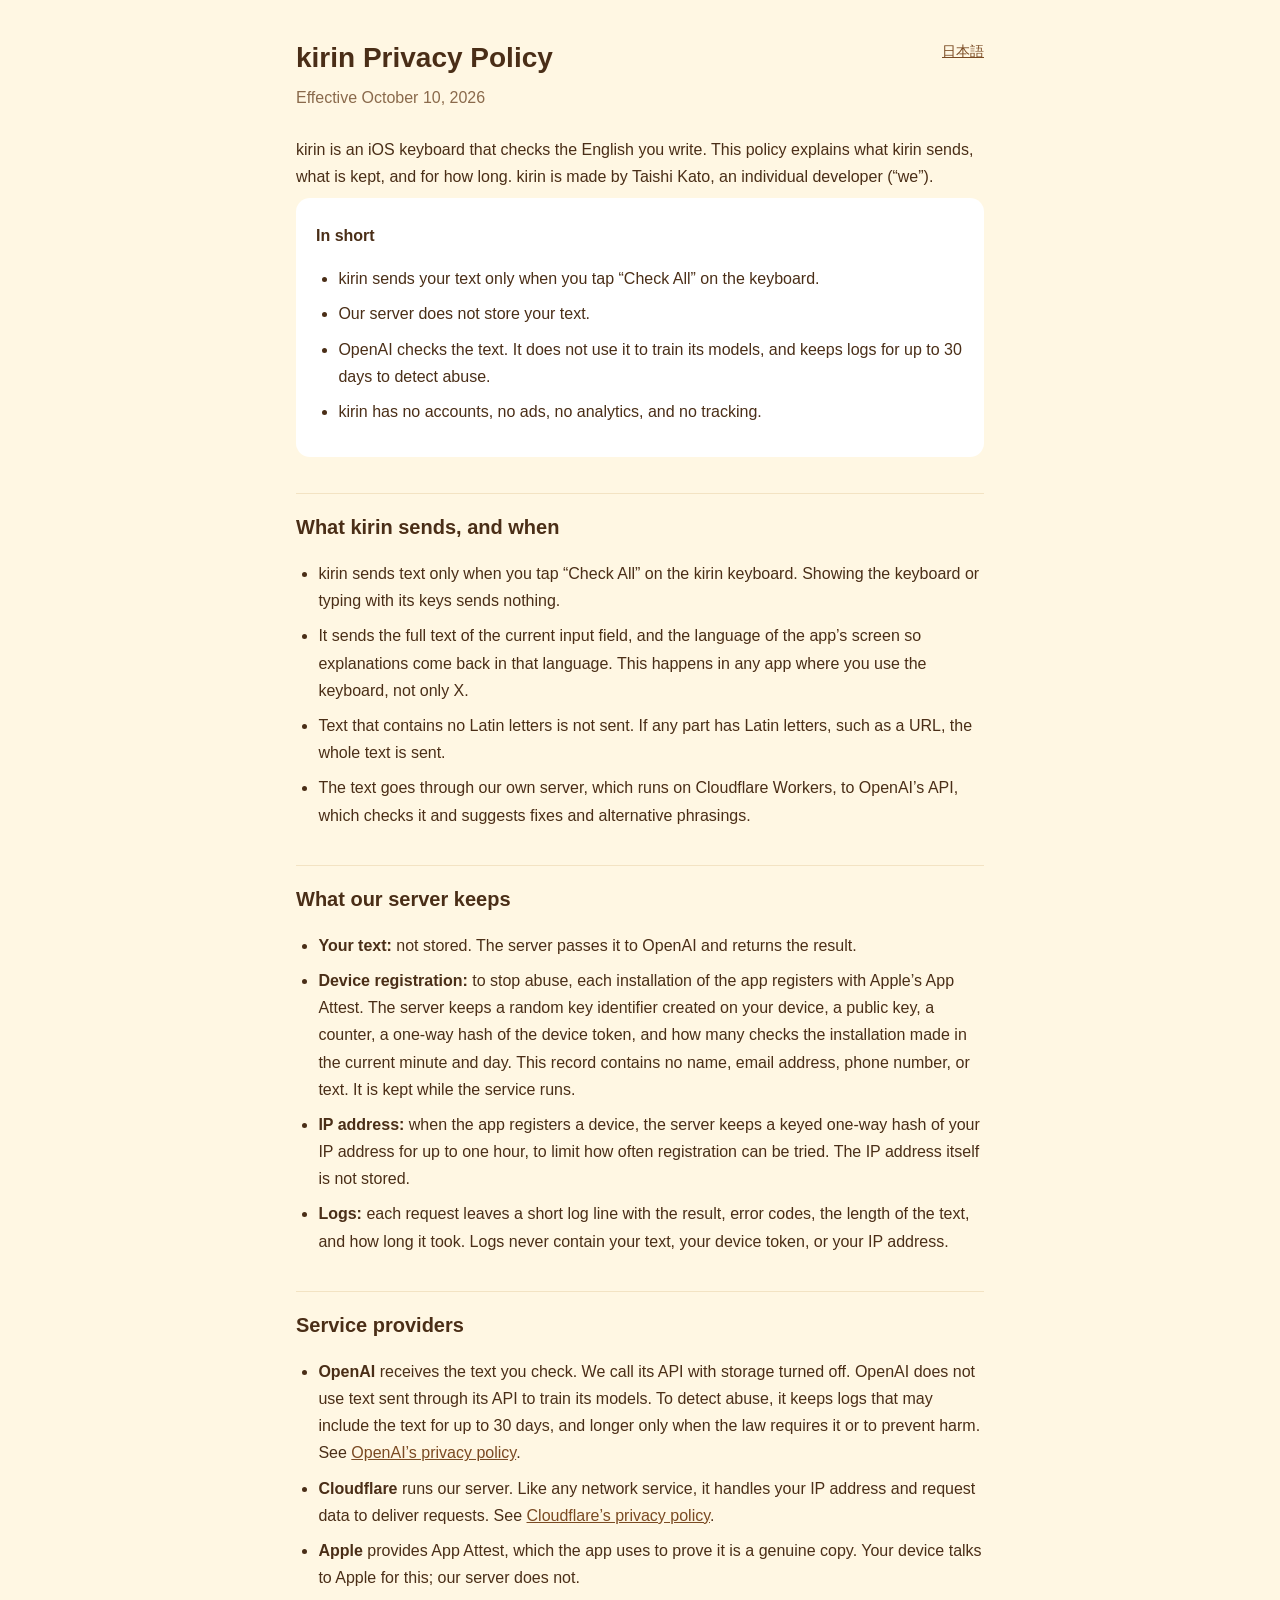
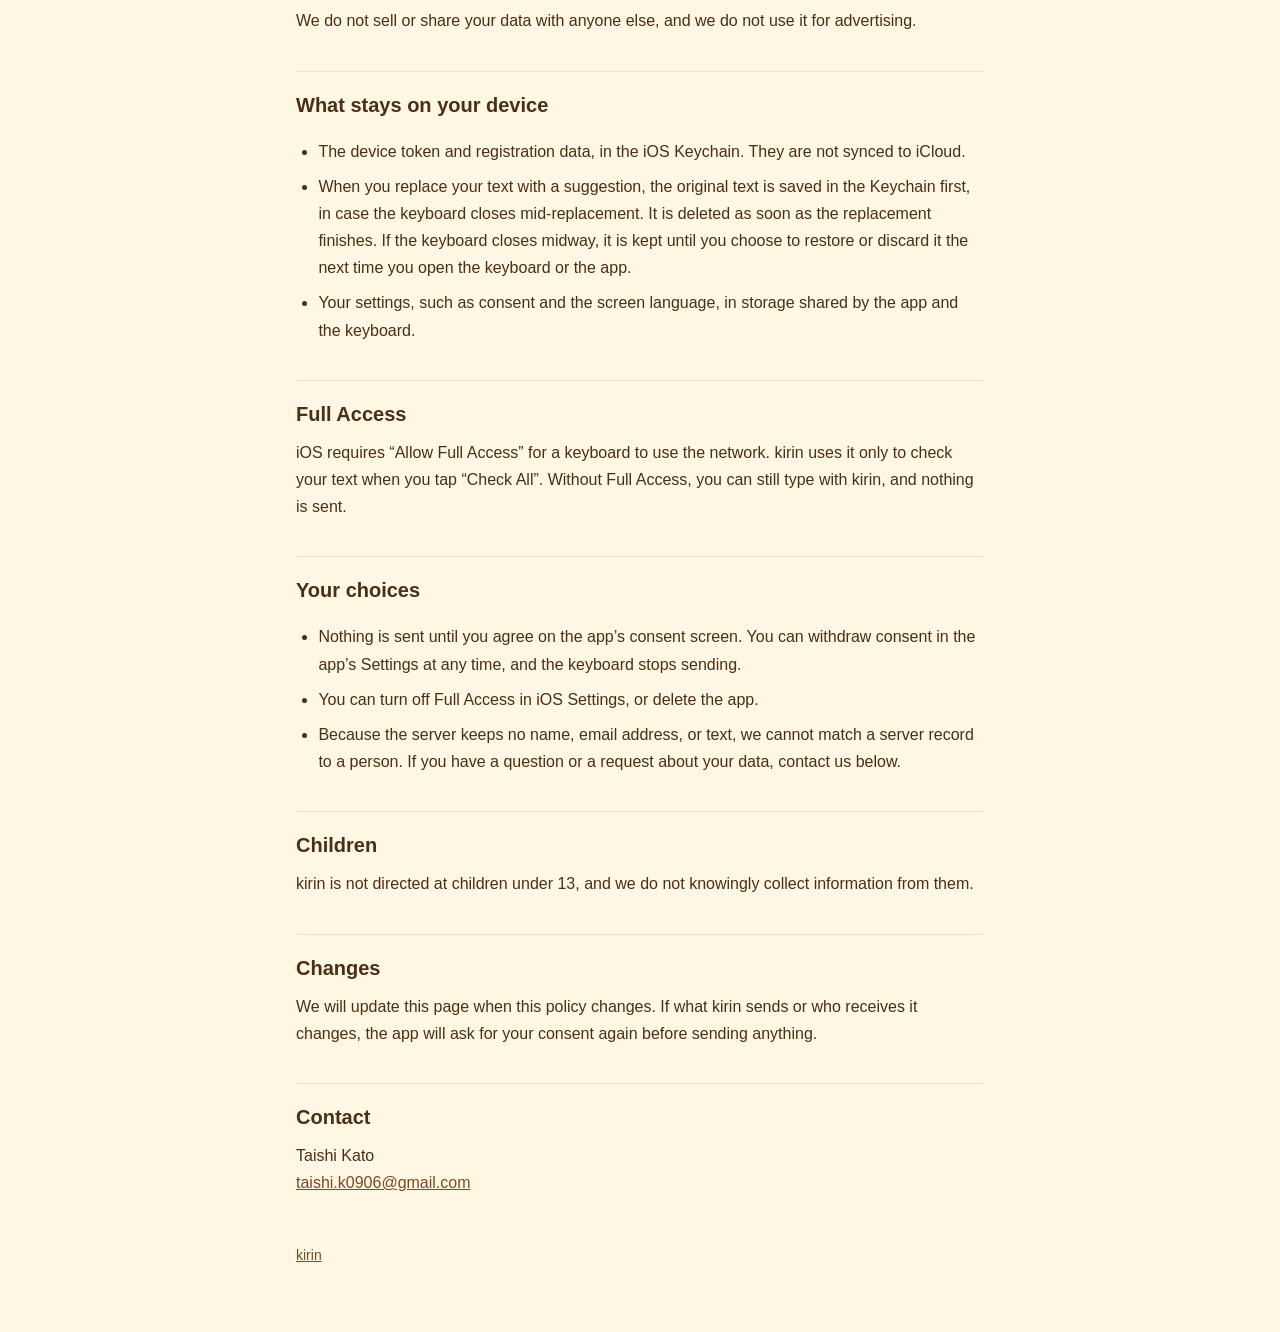
==== privacy/index.html @ 9140c2d2 "Add the kirin privacy policy in English and Japanese Co-Authored-By: Claude Opus 5.5 <noreply@anthro" ====
<!doctype html>
<html lang="en">
<head>
<meta charset="utf-8">
<meta name="viewport" content="width=device-width, initial-scale=1">
<title>kirin Privacy Policy</title>
<link rel="stylesheet" href="../assets/style.css">
</head>
<body>
<main>
<a class="lang" href="../ja/privacy/">日本語</a>
<h1>kirin Privacy Policy</h1>
<p class="meta">Effective October 10, 2026</p>

<p>kirin is an iOS keyboard that checks the English you write. This policy explains what kirin sends, what is kept, and for how long. kirin is made by Taishi Kato, an individual developer (“we”).</p>

<div class="card">
<p><strong>In short</strong></p>
<ul>
  <li>kirin sends your text only when you tap “Check All” on the keyboard.</li>
  <li>Our server does not store your text.</li>
  <li>OpenAI checks the text. It does not use it to train its models, and keeps logs for up to 30 days to detect abuse.</li>
  <li>kirin has no accounts, no ads, no analytics, and no tracking.</li>
</ul>
</div>

<h2>What kirin sends, and when</h2>
<ul>
  <li>kirin sends text only when you tap “Check All” on the kirin keyboard. Showing the keyboard or typing with its keys sends nothing.</li>
  <li>It sends the full text of the current input field, and the language of the app’s screen so explanations come back in that language. This happens in any app where you use the keyboard, not only X.</li>
  <li>Text that contains no Latin letters is not sent. If any part has Latin letters, such as a URL, the whole text is sent.</li>
  <li>The text goes through our own server, which runs on Cloudflare Workers, to OpenAI’s API, which checks it and suggests fixes and alternative phrasings.</li>
</ul>

<h2>What our server keeps</h2>
<ul>
  <li><strong>Your text:</strong> not stored. The server passes it to OpenAI and returns the result.</li>
  <li><strong>Device registration:</strong> to stop abuse, each installation of the app registers with Apple’s App Attest. The server keeps a random key identifier created on your device, a public key, a counter, a one-way hash of the device token, and how many checks the installation made in the current minute and day. This record contains no name, email address, phone number, or text. It is kept while the service runs.</li>
  <li><strong>IP address:</strong> when the app registers a device, the server keeps a keyed one-way hash of your IP address for up to one hour, to limit how often registration can be tried. The IP address itself is not stored.</li>
  <li><strong>Logs:</strong> each request leaves a short log line with the result, error codes, the length of the text, and how long it took. Logs never contain your text, your device token, or your IP address.</li>
</ul>

<h2>Service providers</h2>
<ul>
  <li><strong>OpenAI</strong> receives the text you check. We call its API with storage turned off. OpenAI does not use text sent through its API to train its models. To detect abuse, it keeps logs that may include the text for up to 30 days, and longer only when the law requires it or to prevent harm. See <a href="https://openai.com/policies/privacy-policy/">OpenAI’s privacy policy</a>.</li>
  <li><strong>Cloudflare</strong> runs our server. Like any network service, it handles your IP address and request data to deliver requests. See <a href="https://www.cloudflare.com/privacypolicy/">Cloudflare’s privacy policy</a>.</li>
  <li><strong>Apple</strong> provides App Attest, which the app uses to prove it is a genuine copy. Your device talks to Apple for this; our server does not.</li>
</ul>
<p>We do not sell or share your data with anyone else, and we do not use it for advertising.</p>

<h2>What stays on your device</h2>
<ul>
  <li>The device token and registration data, in the iOS Keychain. They are not synced to iCloud.</li>
  <li>When you replace your text with a suggestion, the original text is saved in the Keychain first, in case the keyboard closes mid-replacement. It is deleted as soon as the replacement finishes. If the keyboard closes midway, it is kept until you choose to restore or discard it the next time you open the keyboard or the app.</li>
  <li>Your settings, such as consent and the screen language, in storage shared by the app and the keyboard.</li>
</ul>

<h2>Full Access</h2>
<p>iOS requires “Allow Full Access” for a keyboard to use the network. kirin uses it only to check your text when you tap “Check All”. Without Full Access, you can still type with kirin, and nothing is sent.</p>

<h2>Your choices</h2>
<ul>
  <li>Nothing is sent until you agree on the app’s consent screen. You can withdraw consent in the app’s Settings at any time, and the keyboard stops sending.</li>
  <li>You can turn off Full Access in iOS Settings, or delete the app.</li>
  <li>Because the server keeps no name, email address, or text, we cannot match a server record to a person. If you have a question or a request about your data, contact us below.</li>
</ul>

<h2>Children</h2>
<p>kirin is not directed at children under 13, and we do not knowingly collect information from them.</p>

<h2>Changes</h2>
<p>We will update this page when this policy changes. If what kirin sends or who receives it changes, the app will ask for your consent again before sending anything.</p>

<h2>Contact</h2>
<p>Taishi Kato<br><a href="mailto:taishi.k0906@gmail.com">taishi.k0906@gmail.com</a></p>

<footer><a href="../">kirin</a></footer>
</main>
</body>
</html>
---- assets/style.css ----
:root {
  --bg: #FFF7E3;
  --surface: #FFFFFF;
  --text: #4A2E17;
  --muted: #8A6A4C;
  --link: #7A4A22;
  --line: #F3E3C3;
}
@media (prefers-color-scheme: dark) {
  :root {
    --bg: #2A1E15;
    --surface: #3D2C20;
    --text: #FCEFD6;
    --muted: #CDB79A;
    --link: #F5C042;
    --line: #4A3727;
  }
}
* { box-sizing: border-box; }
body {
  margin: 0;
  background: var(--bg);
  color: var(--text);
  font: 16px/1.7 -apple-system, BlinkMacSystemFont, "Hiragino Sans", "Segoe UI", sans-serif;
}
main { max-width: 720px; margin: 0 auto; padding: 40px 16px 64px; }
h1 { font-size: 28px; line-height: 1.3; margin: 0 0 8px; }
h2 { font-size: 20px; margin: 36px 0 8px; padding-top: 16px; border-top: 1px solid var(--line); }
p, li { margin: 8px 0; }
ul { padding-left: 1.4em; }
a { color: var(--link); }
.meta { color: var(--muted); margin: 0 0 24px; }
.lang { float: right; font-size: 14px; }
.card { background: var(--surface); border-radius: 14px; padding: 16px 20px; }
footer { margin-top: 48px; color: var(--muted); font-size: 14px; }
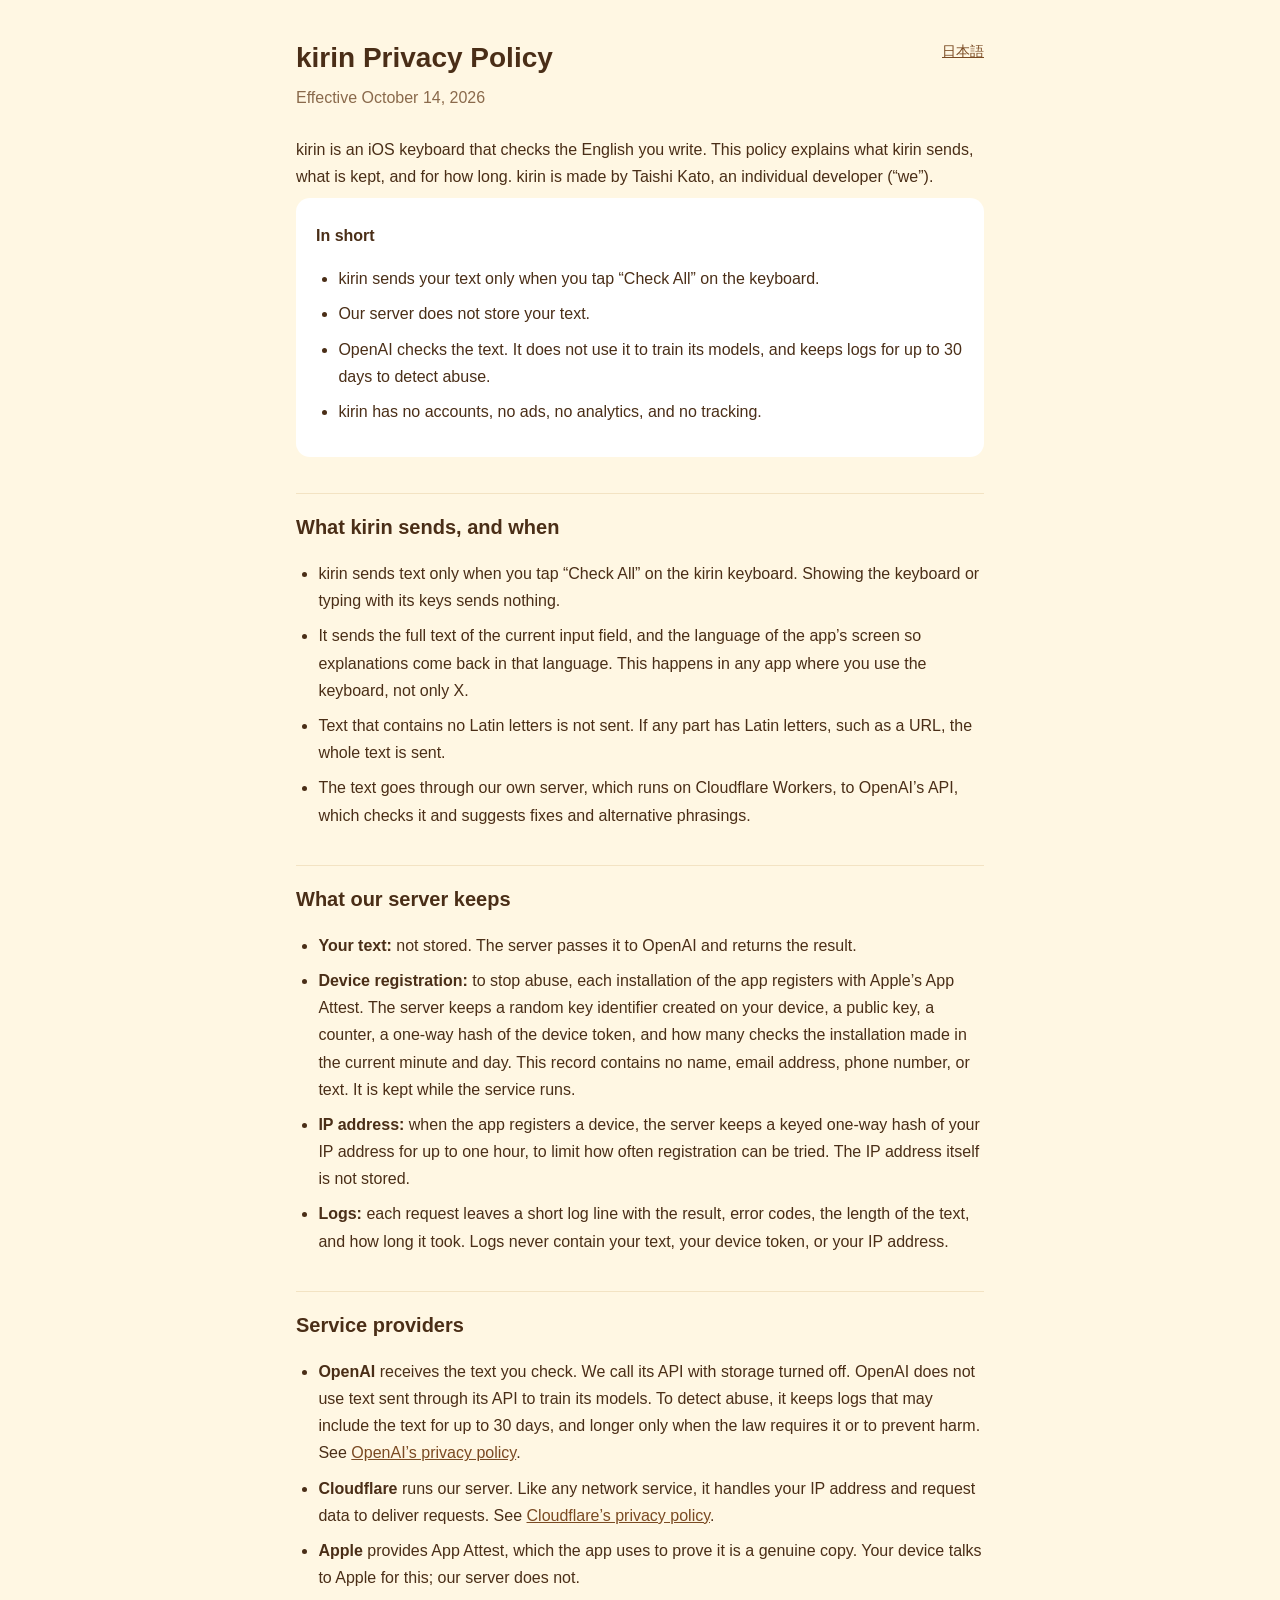
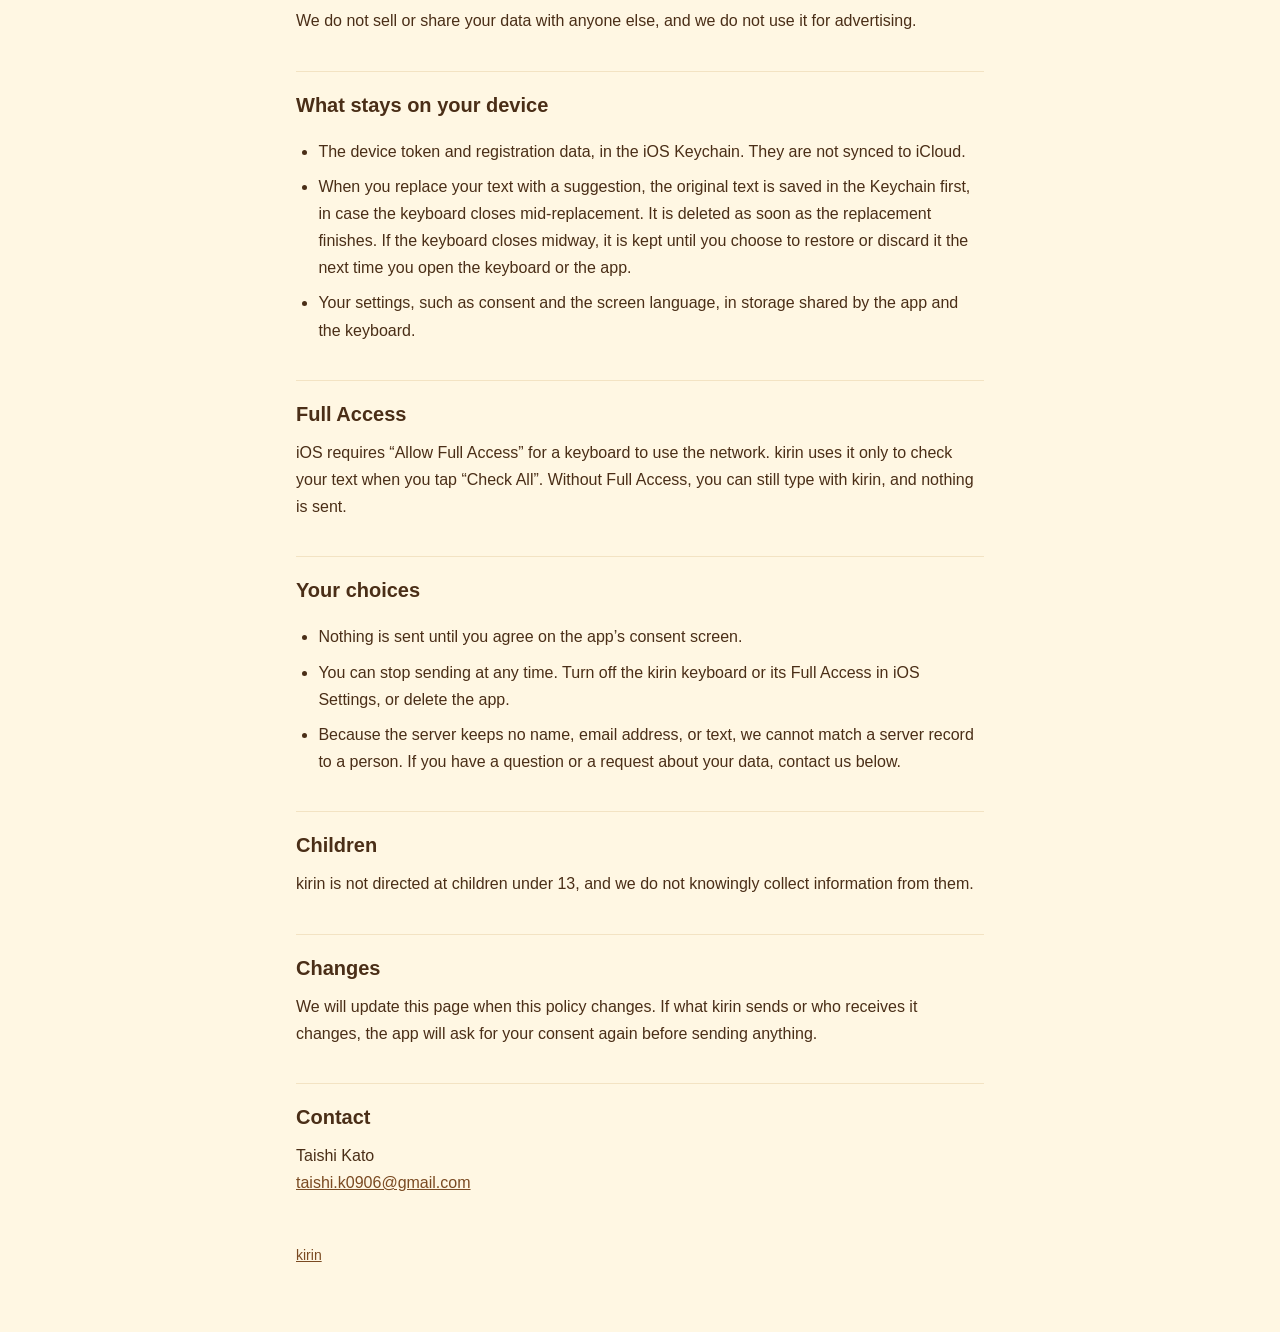
==== commit c2db4eb1: "Say how to stop sending now that the app has no withdraw button" ====
--- a/privacy/index.html
+++ b/privacy/index.html
@@ -10,7 +10,7 @@
 <main>
 <a class="lang" href="../ja/privacy/">日本語</a>
 <h1>kirin Privacy Policy</h1>
-<p class="meta">Effective October 10, 2026</p>
+<p class="meta">Effective October 14, 2026</p>
 
 <p>kirin is an iOS keyboard that checks the English you write. This policy explains what kirin sends, what is kept, and for how long. kirin is made by Taishi Kato, an individual developer (“we”).</p>
 
@@ -60,8 +60,8 @@
 
 <h2>Your choices</h2>
 <ul>
-  <li>Nothing is sent until you agree on the app’s consent screen. You can withdraw consent in the app’s Settings at any time, and the keyboard stops sending.</li>
-  <li>You can turn off Full Access in iOS Settings, or delete the app.</li>
+  <li>Nothing is sent until you agree on the app’s consent screen.</li>
+  <li>You can stop sending at any time. Turn off the kirin keyboard or its Full Access in iOS Settings, or delete the app.</li>
   <li>Because the server keeps no name, email address, or text, we cannot match a server record to a person. If you have a question or a request about your data, contact us below.</li>
 </ul>
 
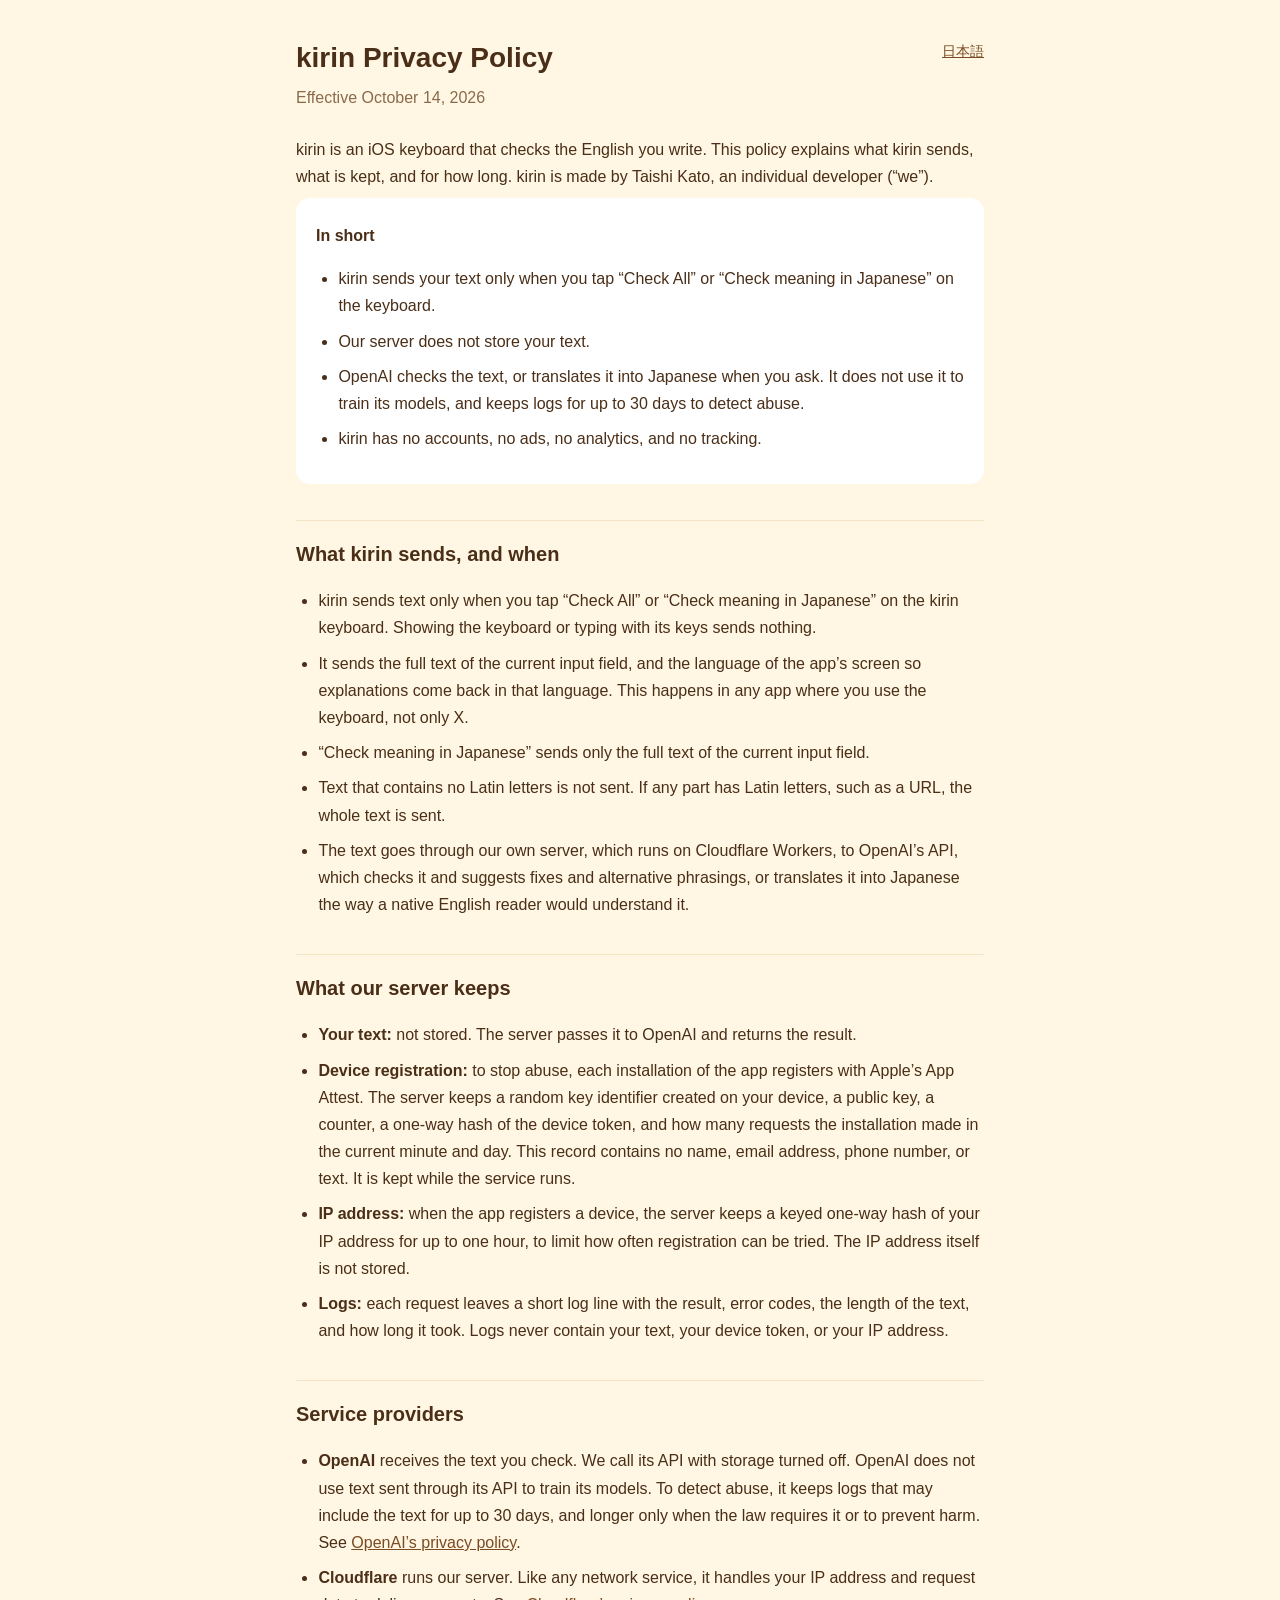
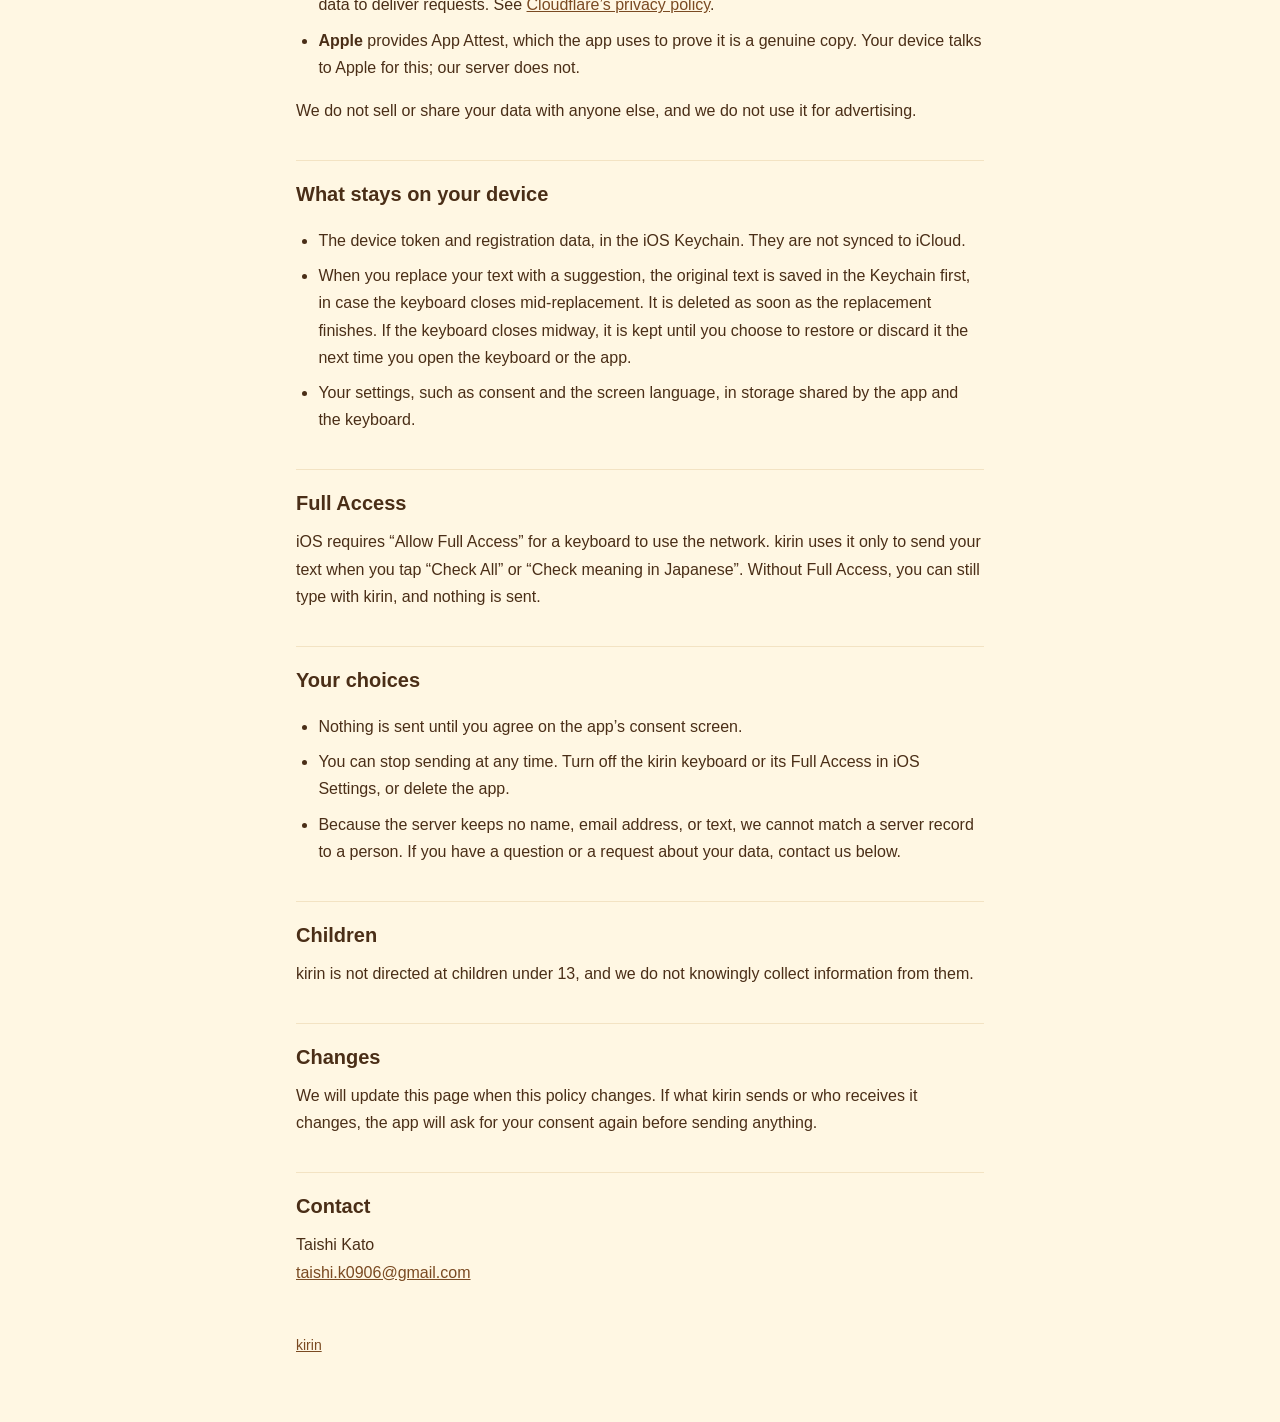
==== commit a08e0dd1: "Cover back-translation in the privacy policy Co-Authored-By: Claude Opus 5.5 <noreply@anthropic.com>" ====
--- a/privacy/index.html
+++ b/privacy/index.html
@@ -17,25 +17,26 @@
 <div class="card">
 <p><strong>In short</strong></p>
 <ul>
-  <li>kirin sends your text only when you tap “Check All” on the keyboard.</li>
+  <li>kirin sends your text only when you tap “Check All” or “Check meaning in Japanese” on the keyboard.</li>
   <li>Our server does not store your text.</li>
-  <li>OpenAI checks the text. It does not use it to train its models, and keeps logs for up to 30 days to detect abuse.</li>
+  <li>OpenAI checks the text, or translates it into Japanese when you ask. It does not use it to train its models, and keeps logs for up to 30 days to detect abuse.</li>
   <li>kirin has no accounts, no ads, no analytics, and no tracking.</li>
 </ul>
 </div>
 
 <h2>What kirin sends, and when</h2>
 <ul>
-  <li>kirin sends text only when you tap “Check All” on the kirin keyboard. Showing the keyboard or typing with its keys sends nothing.</li>
+  <li>kirin sends text only when you tap “Check All” or “Check meaning in Japanese” on the kirin keyboard. Showing the keyboard or typing with its keys sends nothing.</li>
   <li>It sends the full text of the current input field, and the language of the app’s screen so explanations come back in that language. This happens in any app where you use the keyboard, not only X.</li>
+  <li>“Check meaning in Japanese” sends only the full text of the current input field.</li>
   <li>Text that contains no Latin letters is not sent. If any part has Latin letters, such as a URL, the whole text is sent.</li>
-  <li>The text goes through our own server, which runs on Cloudflare Workers, to OpenAI’s API, which checks it and suggests fixes and alternative phrasings.</li>
+  <li>The text goes through our own server, which runs on Cloudflare Workers, to OpenAI’s API, which checks it and suggests fixes and alternative phrasings, or translates it into Japanese the way a native English reader would understand it.</li>
 </ul>
 
 <h2>What our server keeps</h2>
 <ul>
   <li><strong>Your text:</strong> not stored. The server passes it to OpenAI and returns the result.</li>
-  <li><strong>Device registration:</strong> to stop abuse, each installation of the app registers with Apple’s App Attest. The server keeps a random key identifier created on your device, a public key, a counter, a one-way hash of the device token, and how many checks the installation made in the current minute and day. This record contains no name, email address, phone number, or text. It is kept while the service runs.</li>
+  <li><strong>Device registration:</strong> to stop abuse, each installation of the app registers with Apple’s App Attest. The server keeps a random key identifier created on your device, a public key, a counter, a one-way hash of the device token, and how many requests the installation made in the current minute and day. This record contains no name, email address, phone number, or text. It is kept while the service runs.</li>
   <li><strong>IP address:</strong> when the app registers a device, the server keeps a keyed one-way hash of your IP address for up to one hour, to limit how often registration can be tried. The IP address itself is not stored.</li>
   <li><strong>Logs:</strong> each request leaves a short log line with the result, error codes, the length of the text, and how long it took. Logs never contain your text, your device token, or your IP address.</li>
 </ul>
@@ -56,7 +57,7 @@
 </ul>
 
 <h2>Full Access</h2>
-<p>iOS requires “Allow Full Access” for a keyboard to use the network. kirin uses it only to check your text when you tap “Check All”. Without Full Access, you can still type with kirin, and nothing is sent.</p>
+<p>iOS requires “Allow Full Access” for a keyboard to use the network. kirin uses it only to send your text when you tap “Check All” or “Check meaning in Japanese”. Without Full Access, you can still type with kirin, and nothing is sent.</p>
 
 <h2>Your choices</h2>
 <ul>
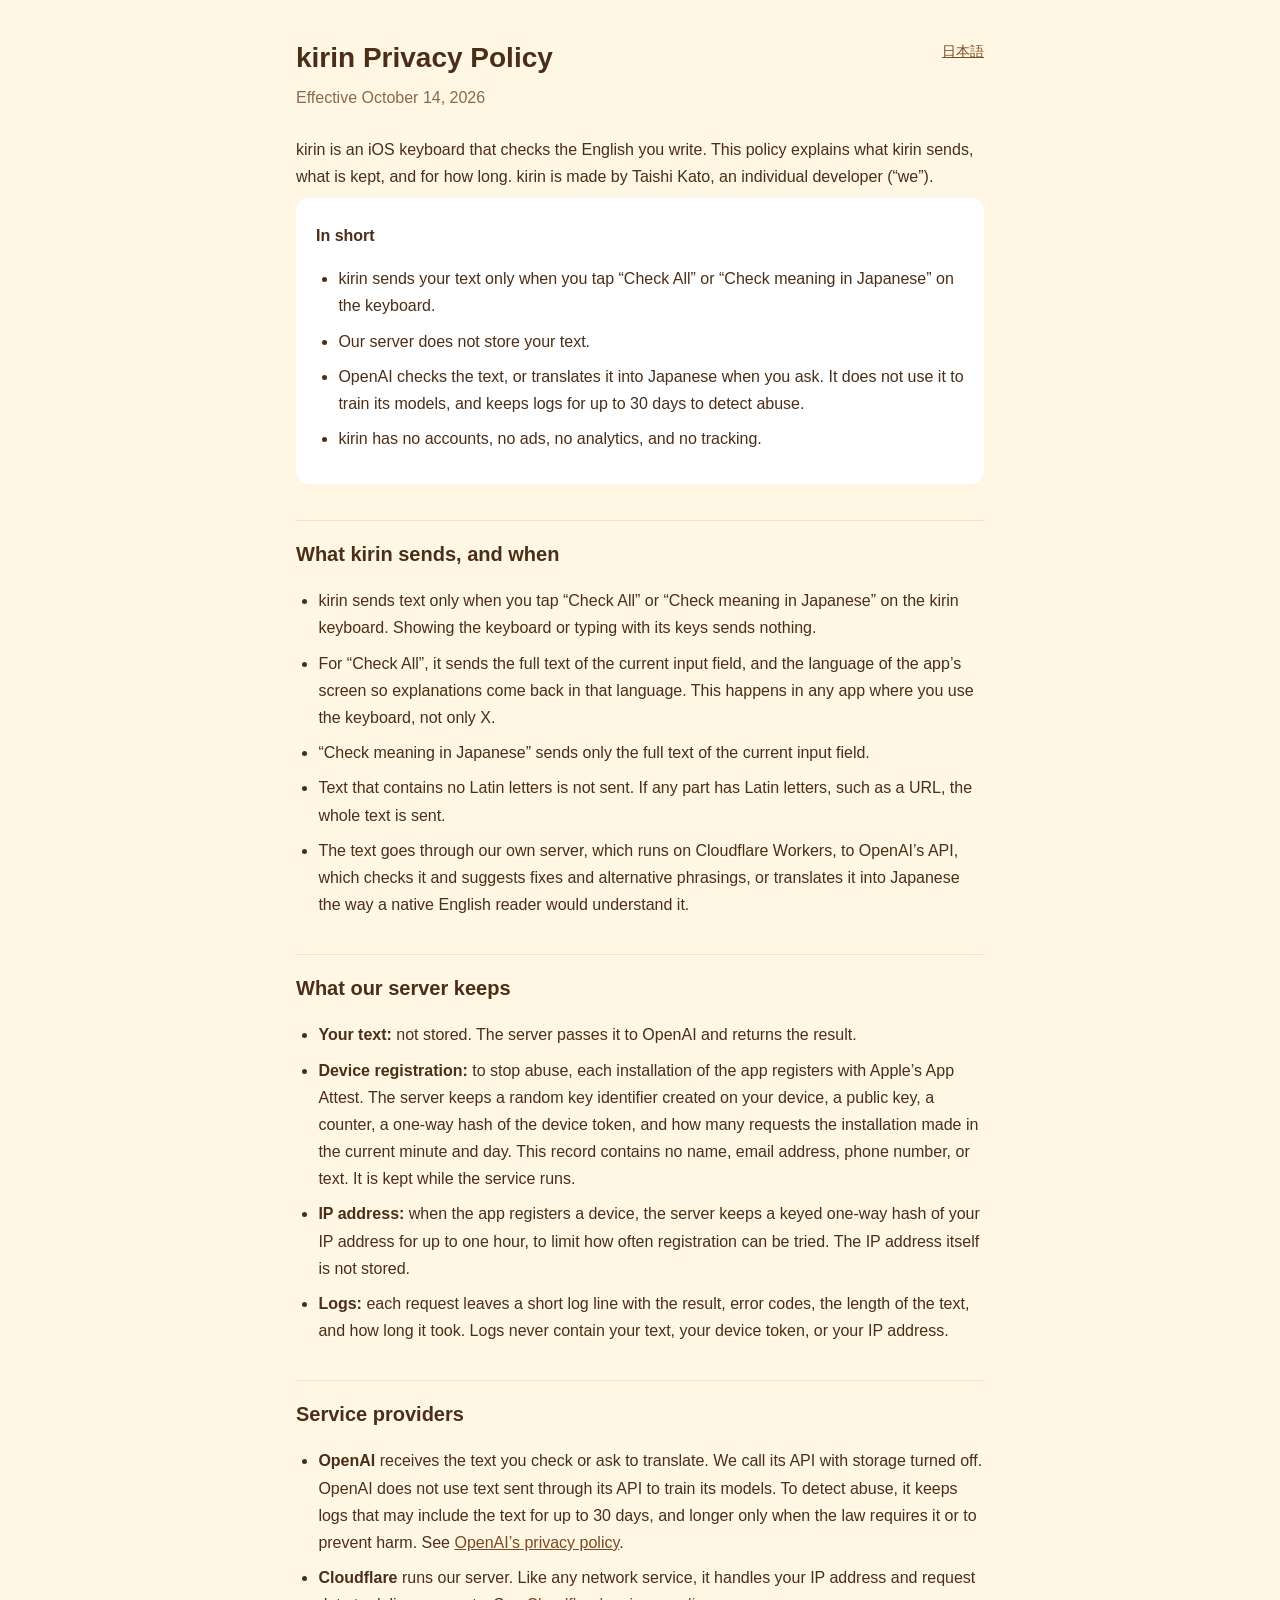
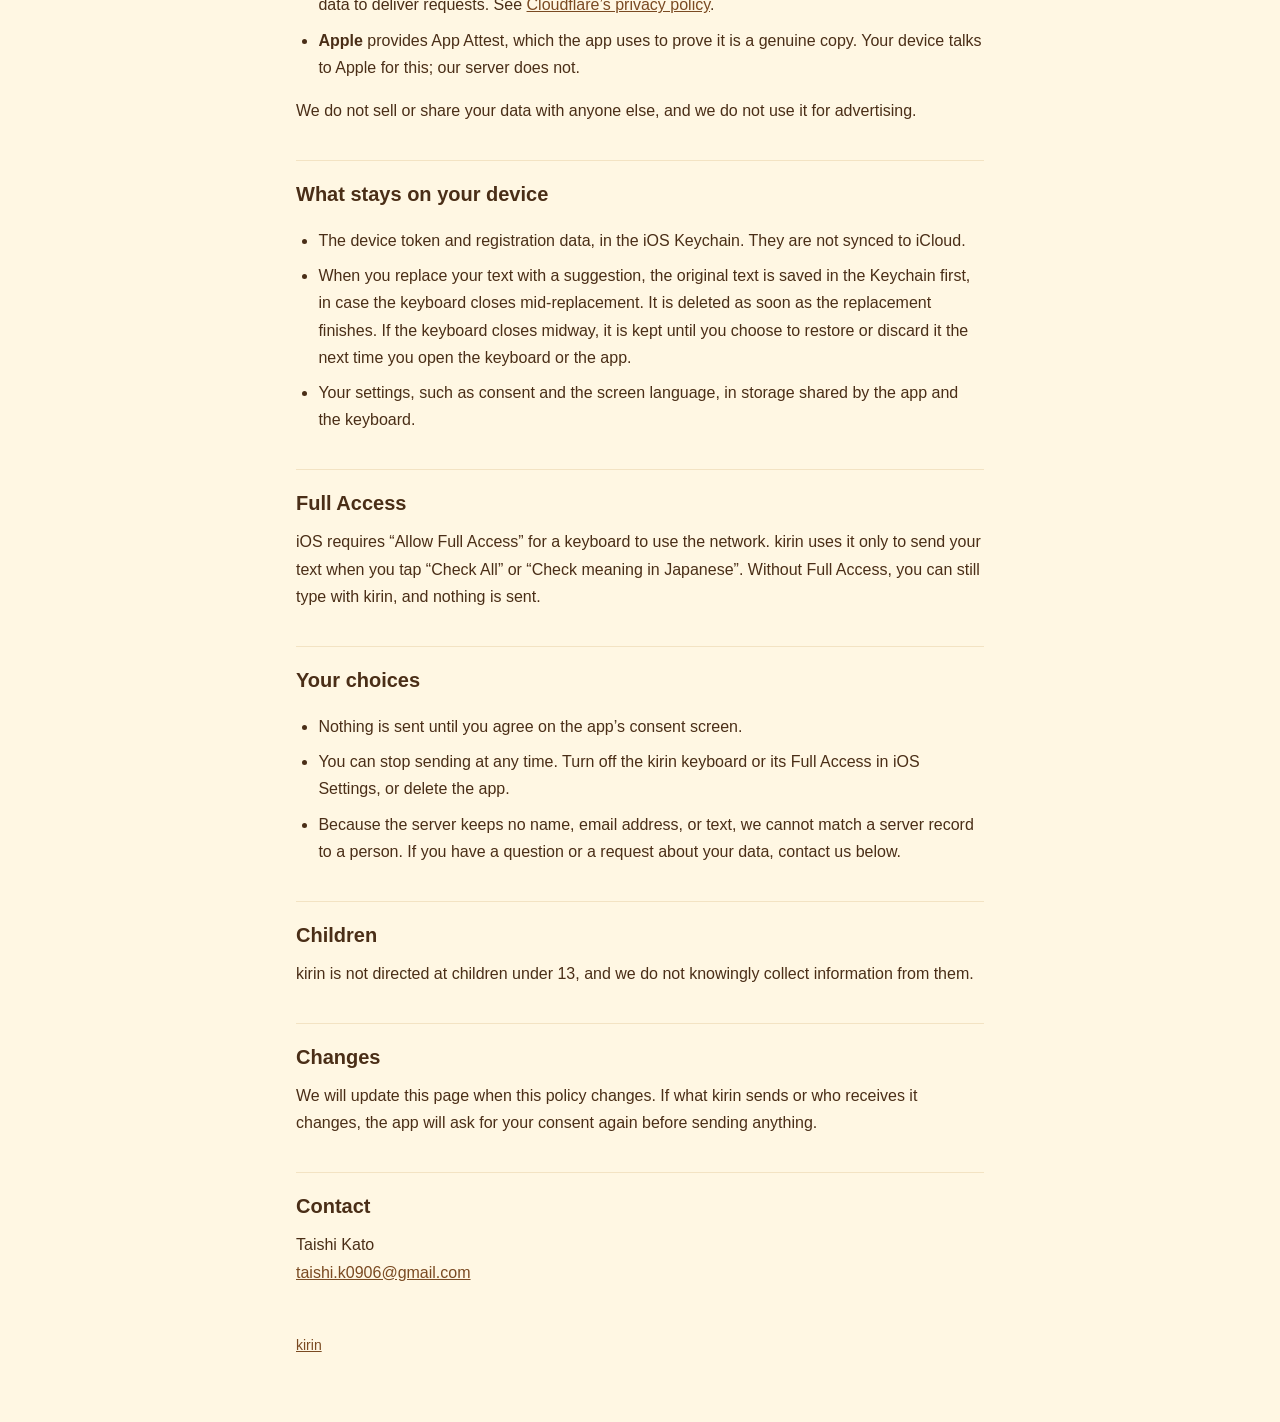
==== commit 2c37ba92: "Describe both buttons in the privacy policy sections that listed only checking Co-Authored-By: Claud" ====
--- a/privacy/index.html
+++ b/privacy/index.html
@@ -27,7 +27,7 @@
 <h2>What kirin sends, and when</h2>
 <ul>
   <li>kirin sends text only when you tap “Check All” or “Check meaning in Japanese” on the kirin keyboard. Showing the keyboard or typing with its keys sends nothing.</li>
-  <li>It sends the full text of the current input field, and the language of the app’s screen so explanations come back in that language. This happens in any app where you use the keyboard, not only X.</li>
+  <li>For “Check All”, it sends the full text of the current input field, and the language of the app’s screen so explanations come back in that language. This happens in any app where you use the keyboard, not only X.</li>
   <li>“Check meaning in Japanese” sends only the full text of the current input field.</li>
   <li>Text that contains no Latin letters is not sent. If any part has Latin letters, such as a URL, the whole text is sent.</li>
   <li>The text goes through our own server, which runs on Cloudflare Workers, to OpenAI’s API, which checks it and suggests fixes and alternative phrasings, or translates it into Japanese the way a native English reader would understand it.</li>
@@ -43,7 +43,7 @@
 
 <h2>Service providers</h2>
 <ul>
-  <li><strong>OpenAI</strong> receives the text you check. We call its API with storage turned off. OpenAI does not use text sent through its API to train its models. To detect abuse, it keeps logs that may include the text for up to 30 days, and longer only when the law requires it or to prevent harm. See <a href="https://openai.com/policies/privacy-policy/">OpenAI’s privacy policy</a>.</li>
+  <li><strong>OpenAI</strong> receives the text you check or ask to translate. We call its API with storage turned off. OpenAI does not use text sent through its API to train its models. To detect abuse, it keeps logs that may include the text for up to 30 days, and longer only when the law requires it or to prevent harm. See <a href="https://openai.com/policies/privacy-policy/">OpenAI’s privacy policy</a>.</li>
   <li><strong>Cloudflare</strong> runs our server. Like any network service, it handles your IP address and request data to deliver requests. See <a href="https://www.cloudflare.com/privacypolicy/">Cloudflare’s privacy policy</a>.</li>
   <li><strong>Apple</strong> provides App Attest, which the app uses to prove it is a genuine copy. Your device talks to Apple for this; our server does not.</li>
 </ul>
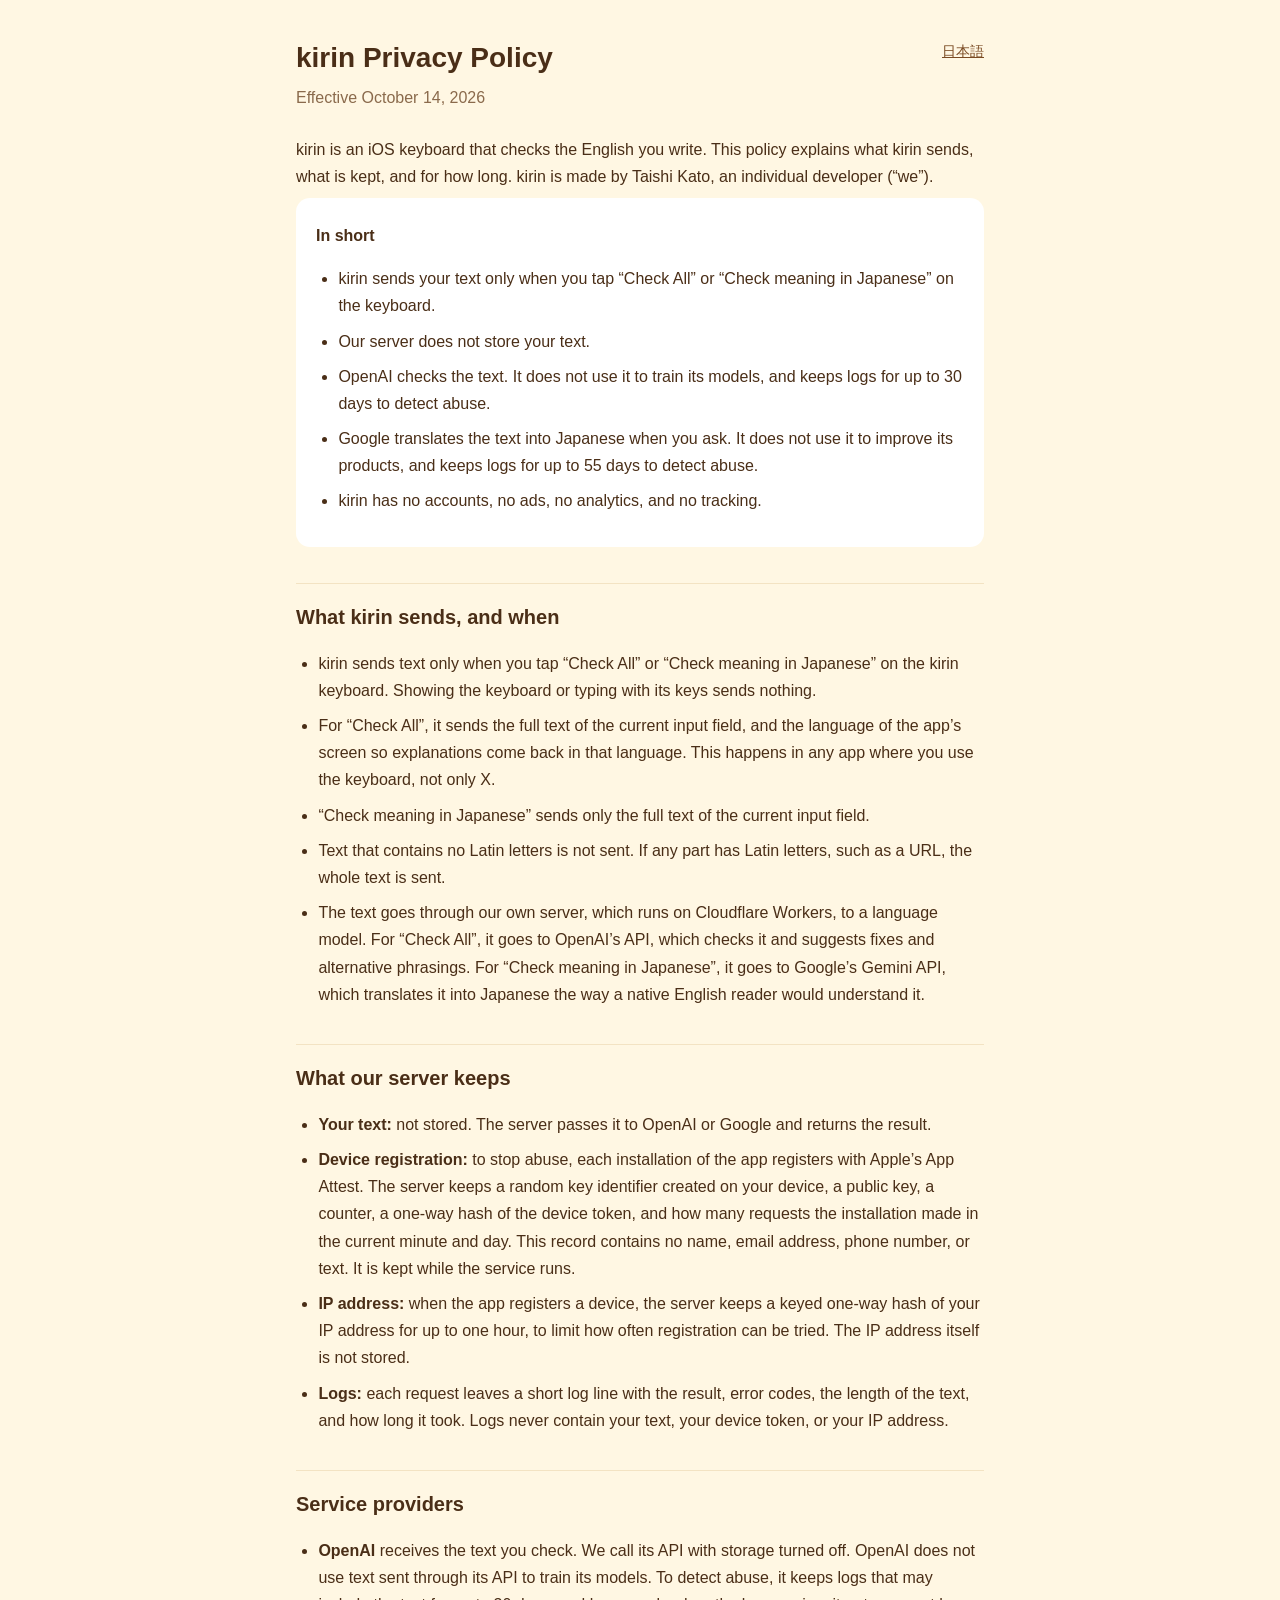
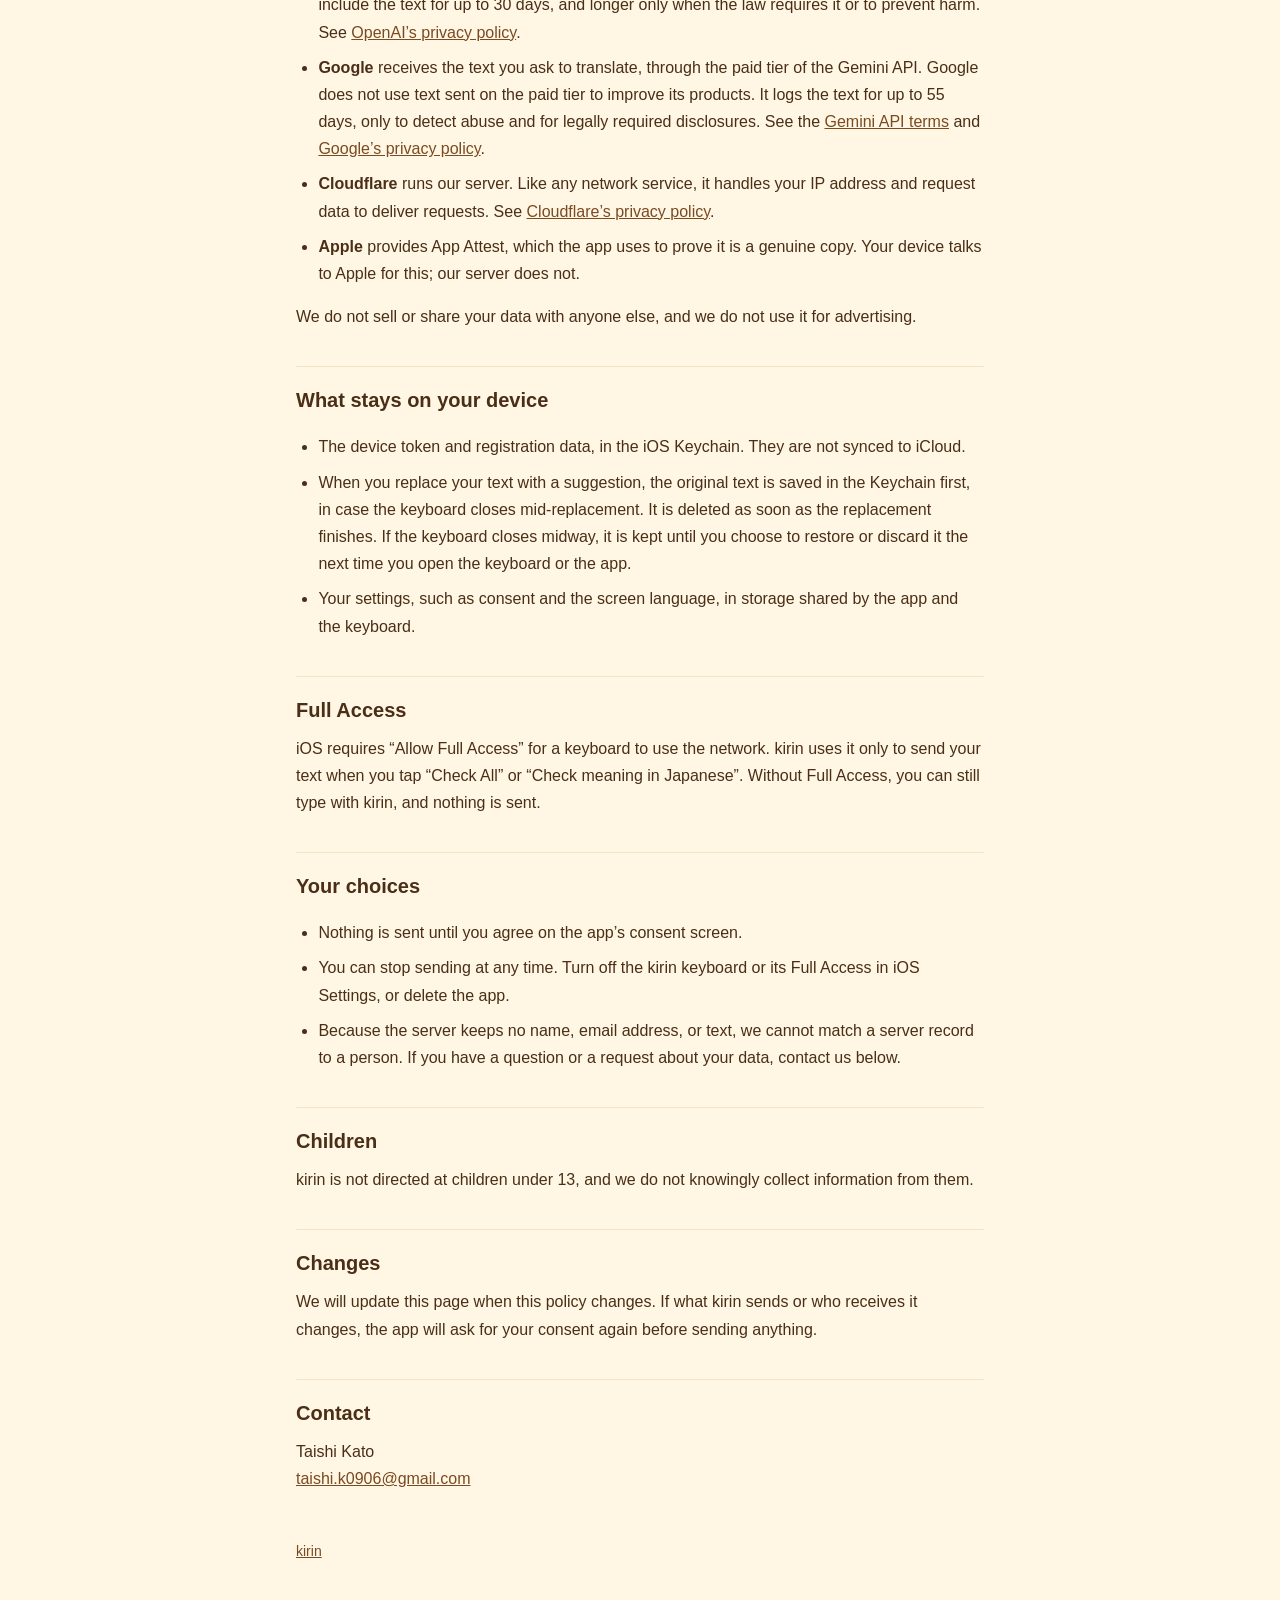
==== commit da6493c1: "Name Google as the processor for Japanese translations "Check meaning in Japanese" now sends text to" ====
--- a/privacy/index.html
+++ b/privacy/index.html
@@ -19,7 +19,8 @@
 <ul>
   <li>kirin sends your text only when you tap “Check All” or “Check meaning in Japanese” on the keyboard.</li>
   <li>Our server does not store your text.</li>
-  <li>OpenAI checks the text, or translates it into Japanese when you ask. It does not use it to train its models, and keeps logs for up to 30 days to detect abuse.</li>
+  <li>OpenAI checks the text. It does not use it to train its models, and keeps logs for up to 30 days to detect abuse.</li>
+  <li>Google translates the text into Japanese when you ask. It does not use it to improve its products, and keeps logs for up to 55 days to detect abuse.</li>
   <li>kirin has no accounts, no ads, no analytics, and no tracking.</li>
 </ul>
 </div>
@@ -30,12 +31,12 @@
   <li>For “Check All”, it sends the full text of the current input field, and the language of the app’s screen so explanations come back in that language. This happens in any app where you use the keyboard, not only X.</li>
   <li>“Check meaning in Japanese” sends only the full text of the current input field.</li>
   <li>Text that contains no Latin letters is not sent. If any part has Latin letters, such as a URL, the whole text is sent.</li>
-  <li>The text goes through our own server, which runs on Cloudflare Workers, to OpenAI’s API, which checks it and suggests fixes and alternative phrasings, or translates it into Japanese the way a native English reader would understand it.</li>
+  <li>The text goes through our own server, which runs on Cloudflare Workers, to a language model. For “Check All”, it goes to OpenAI’s API, which checks it and suggests fixes and alternative phrasings. For “Check meaning in Japanese”, it goes to Google’s Gemini API, which translates it into Japanese the way a native English reader would understand it.</li>
 </ul>
 
 <h2>What our server keeps</h2>
 <ul>
-  <li><strong>Your text:</strong> not stored. The server passes it to OpenAI and returns the result.</li>
+  <li><strong>Your text:</strong> not stored. The server passes it to OpenAI or Google and returns the result.</li>
   <li><strong>Device registration:</strong> to stop abuse, each installation of the app registers with Apple’s App Attest. The server keeps a random key identifier created on your device, a public key, a counter, a one-way hash of the device token, and how many requests the installation made in the current minute and day. This record contains no name, email address, phone number, or text. It is kept while the service runs.</li>
   <li><strong>IP address:</strong> when the app registers a device, the server keeps a keyed one-way hash of your IP address for up to one hour, to limit how often registration can be tried. The IP address itself is not stored.</li>
   <li><strong>Logs:</strong> each request leaves a short log line with the result, error codes, the length of the text, and how long it took. Logs never contain your text, your device token, or your IP address.</li>
@@ -43,7 +44,8 @@
 
 <h2>Service providers</h2>
 <ul>
-  <li><strong>OpenAI</strong> receives the text you check or ask to translate. We call its API with storage turned off. OpenAI does not use text sent through its API to train its models. To detect abuse, it keeps logs that may include the text for up to 30 days, and longer only when the law requires it or to prevent harm. See <a href="https://openai.com/policies/privacy-policy/">OpenAI’s privacy policy</a>.</li>
+  <li><strong>OpenAI</strong> receives the text you check. We call its API with storage turned off. OpenAI does not use text sent through its API to train its models. To detect abuse, it keeps logs that may include the text for up to 30 days, and longer only when the law requires it or to prevent harm. See <a href="https://openai.com/policies/privacy-policy/">OpenAI’s privacy policy</a>.</li>
+  <li><strong>Google</strong> receives the text you ask to translate, through the paid tier of the Gemini API. Google does not use text sent on the paid tier to improve its products. It logs the text for up to 55 days, only to detect abuse and for legally required disclosures. See the <a href="https://ai.google.dev/gemini-api/terms">Gemini API terms</a> and <a href="https://policies.google.com/privacy">Google’s privacy policy</a>.</li>
   <li><strong>Cloudflare</strong> runs our server. Like any network service, it handles your IP address and request data to deliver requests. See <a href="https://www.cloudflare.com/privacypolicy/">Cloudflare’s privacy policy</a>.</li>
   <li><strong>Apple</strong> provides App Attest, which the app uses to prove it is a genuine copy. Your device talks to Apple for this; our server does not.</li>
 </ul>
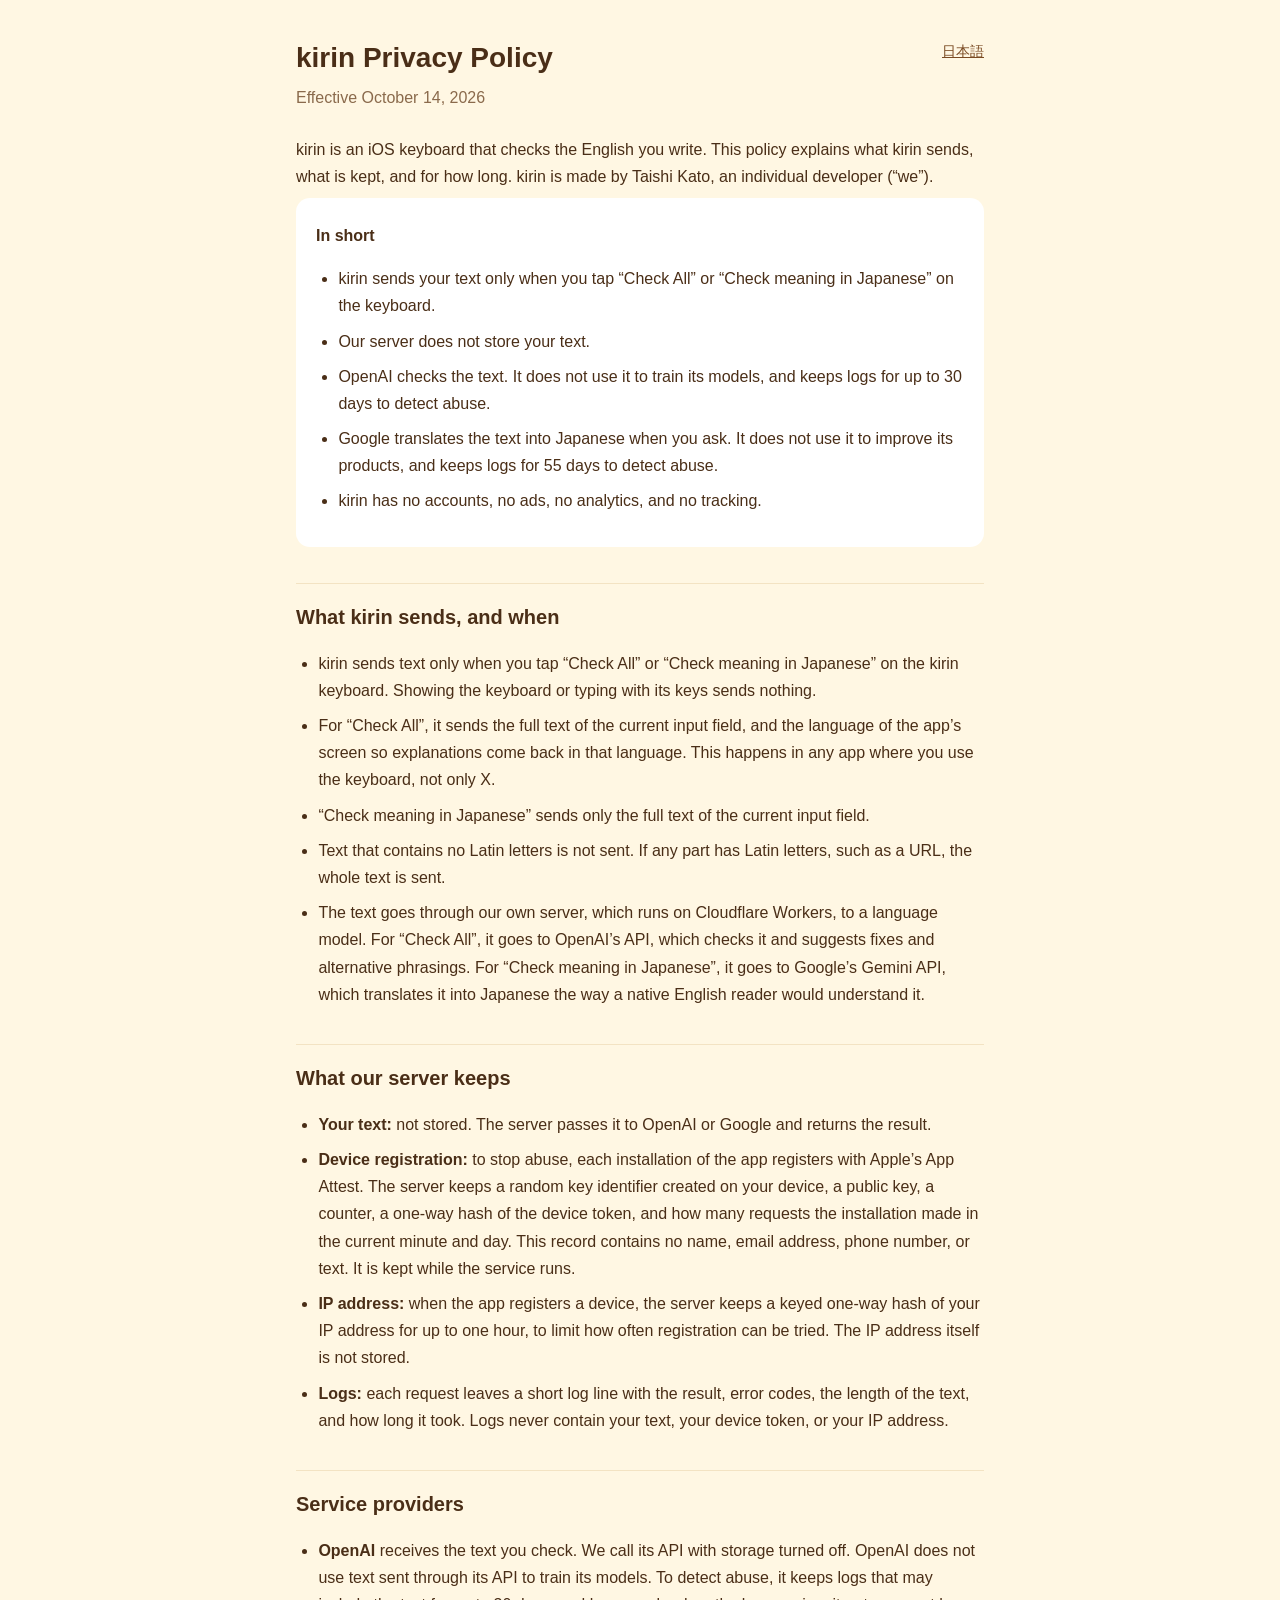
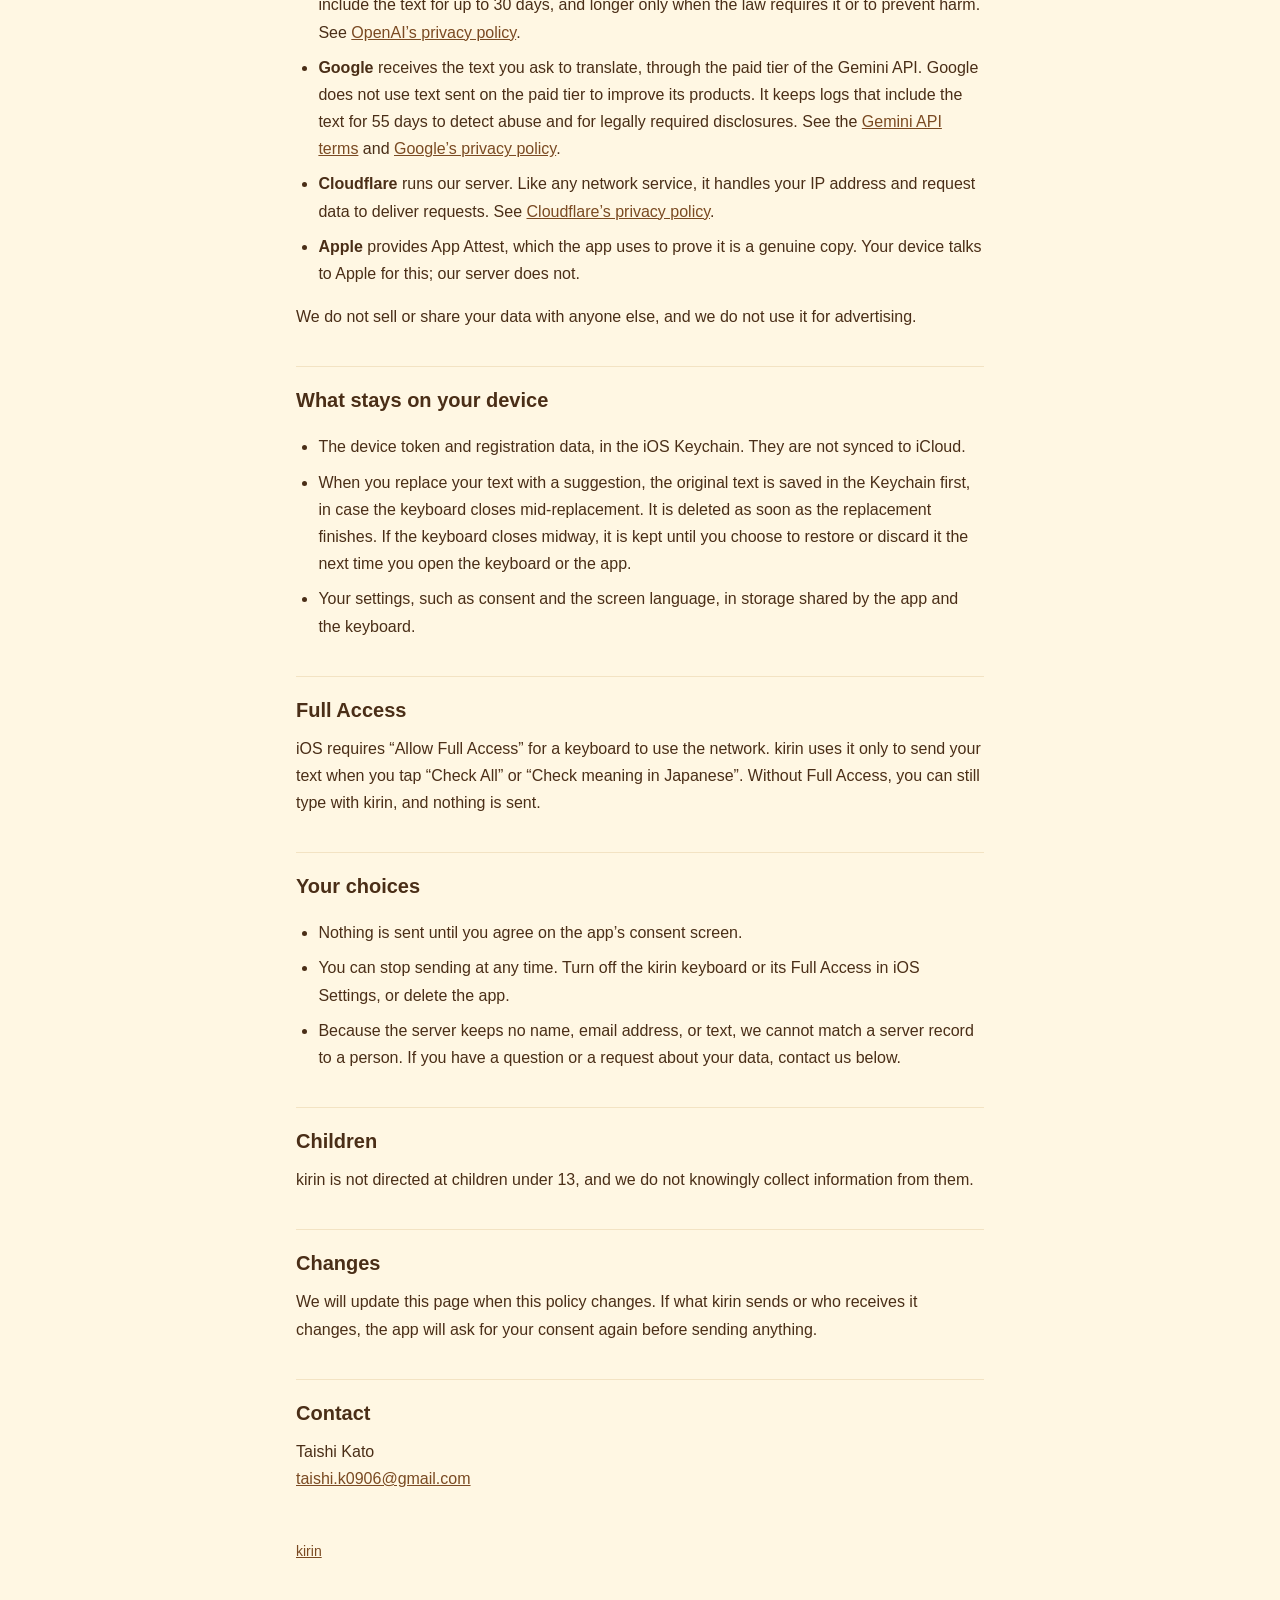
==== commit 21acba03: "Match Google's log retention wording to its abuse-monitoring page Google keeps abuse-monitoring logs" ====
--- a/privacy/index.html
+++ b/privacy/index.html
@@ -20,7 +20,7 @@
   <li>kirin sends your text only when you tap “Check All” or “Check meaning in Japanese” on the keyboard.</li>
   <li>Our server does not store your text.</li>
   <li>OpenAI checks the text. It does not use it to train its models, and keeps logs for up to 30 days to detect abuse.</li>
-  <li>Google translates the text into Japanese when you ask. It does not use it to improve its products, and keeps logs for up to 55 days to detect abuse.</li>
+  <li>Google translates the text into Japanese when you ask. It does not use it to improve its products, and keeps logs for 55 days to detect abuse.</li>
   <li>kirin has no accounts, no ads, no analytics, and no tracking.</li>
 </ul>
 </div>
@@ -45,7 +45,7 @@
 <h2>Service providers</h2>
 <ul>
   <li><strong>OpenAI</strong> receives the text you check. We call its API with storage turned off. OpenAI does not use text sent through its API to train its models. To detect abuse, it keeps logs that may include the text for up to 30 days, and longer only when the law requires it or to prevent harm. See <a href="https://openai.com/policies/privacy-policy/">OpenAI’s privacy policy</a>.</li>
-  <li><strong>Google</strong> receives the text you ask to translate, through the paid tier of the Gemini API. Google does not use text sent on the paid tier to improve its products. It logs the text for up to 55 days, only to detect abuse and for legally required disclosures. See the <a href="https://ai.google.dev/gemini-api/terms">Gemini API terms</a> and <a href="https://policies.google.com/privacy">Google’s privacy policy</a>.</li>
+  <li><strong>Google</strong> receives the text you ask to translate, through the paid tier of the Gemini API. Google does not use text sent on the paid tier to improve its products. It keeps logs that include the text for 55 days to detect abuse and for legally required disclosures. See the <a href="https://ai.google.dev/gemini-api/terms">Gemini API terms</a> and <a href="https://policies.google.com/privacy">Google’s privacy policy</a>.</li>
   <li><strong>Cloudflare</strong> runs our server. Like any network service, it handles your IP address and request data to deliver requests. See <a href="https://www.cloudflare.com/privacypolicy/">Cloudflare’s privacy policy</a>.</li>
   <li><strong>Apple</strong> provides App Attest, which the app uses to prove it is a genuine copy. Your device talks to Apple for this; our server does not.</li>
 </ul>
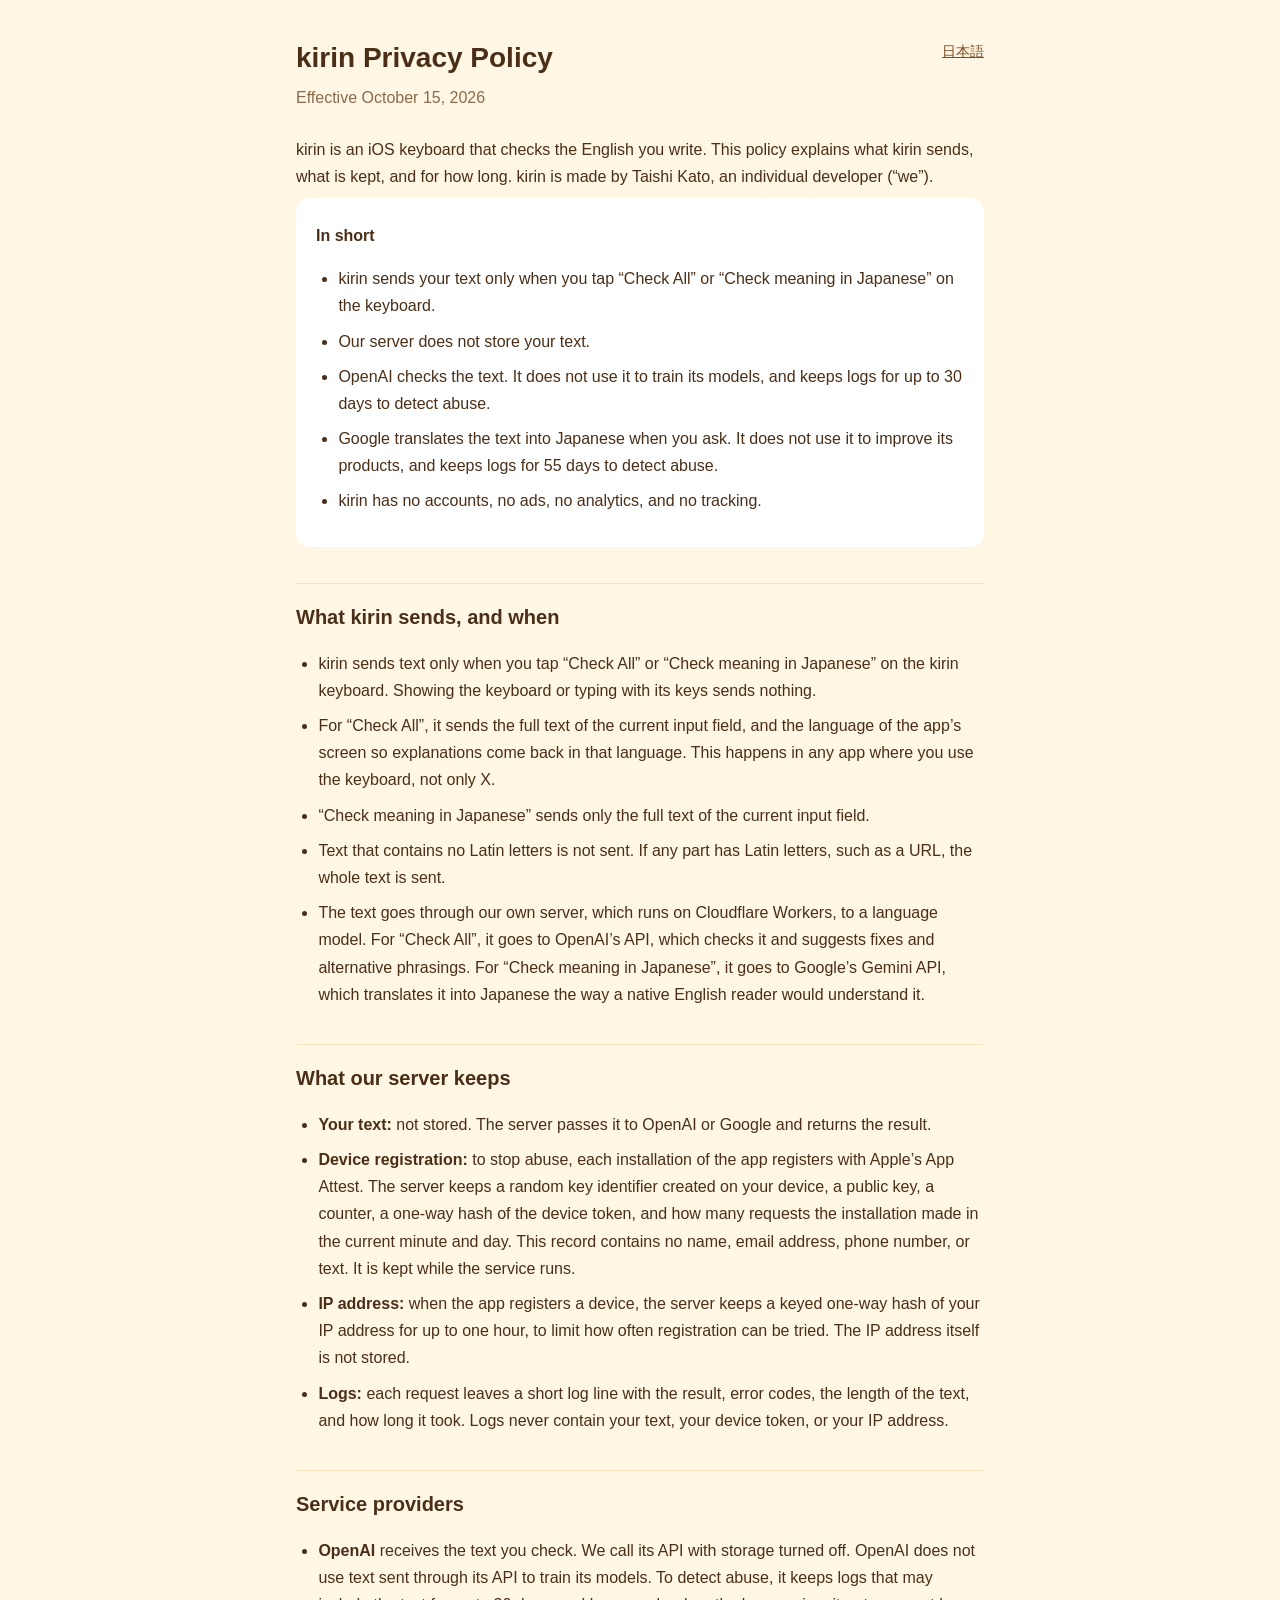
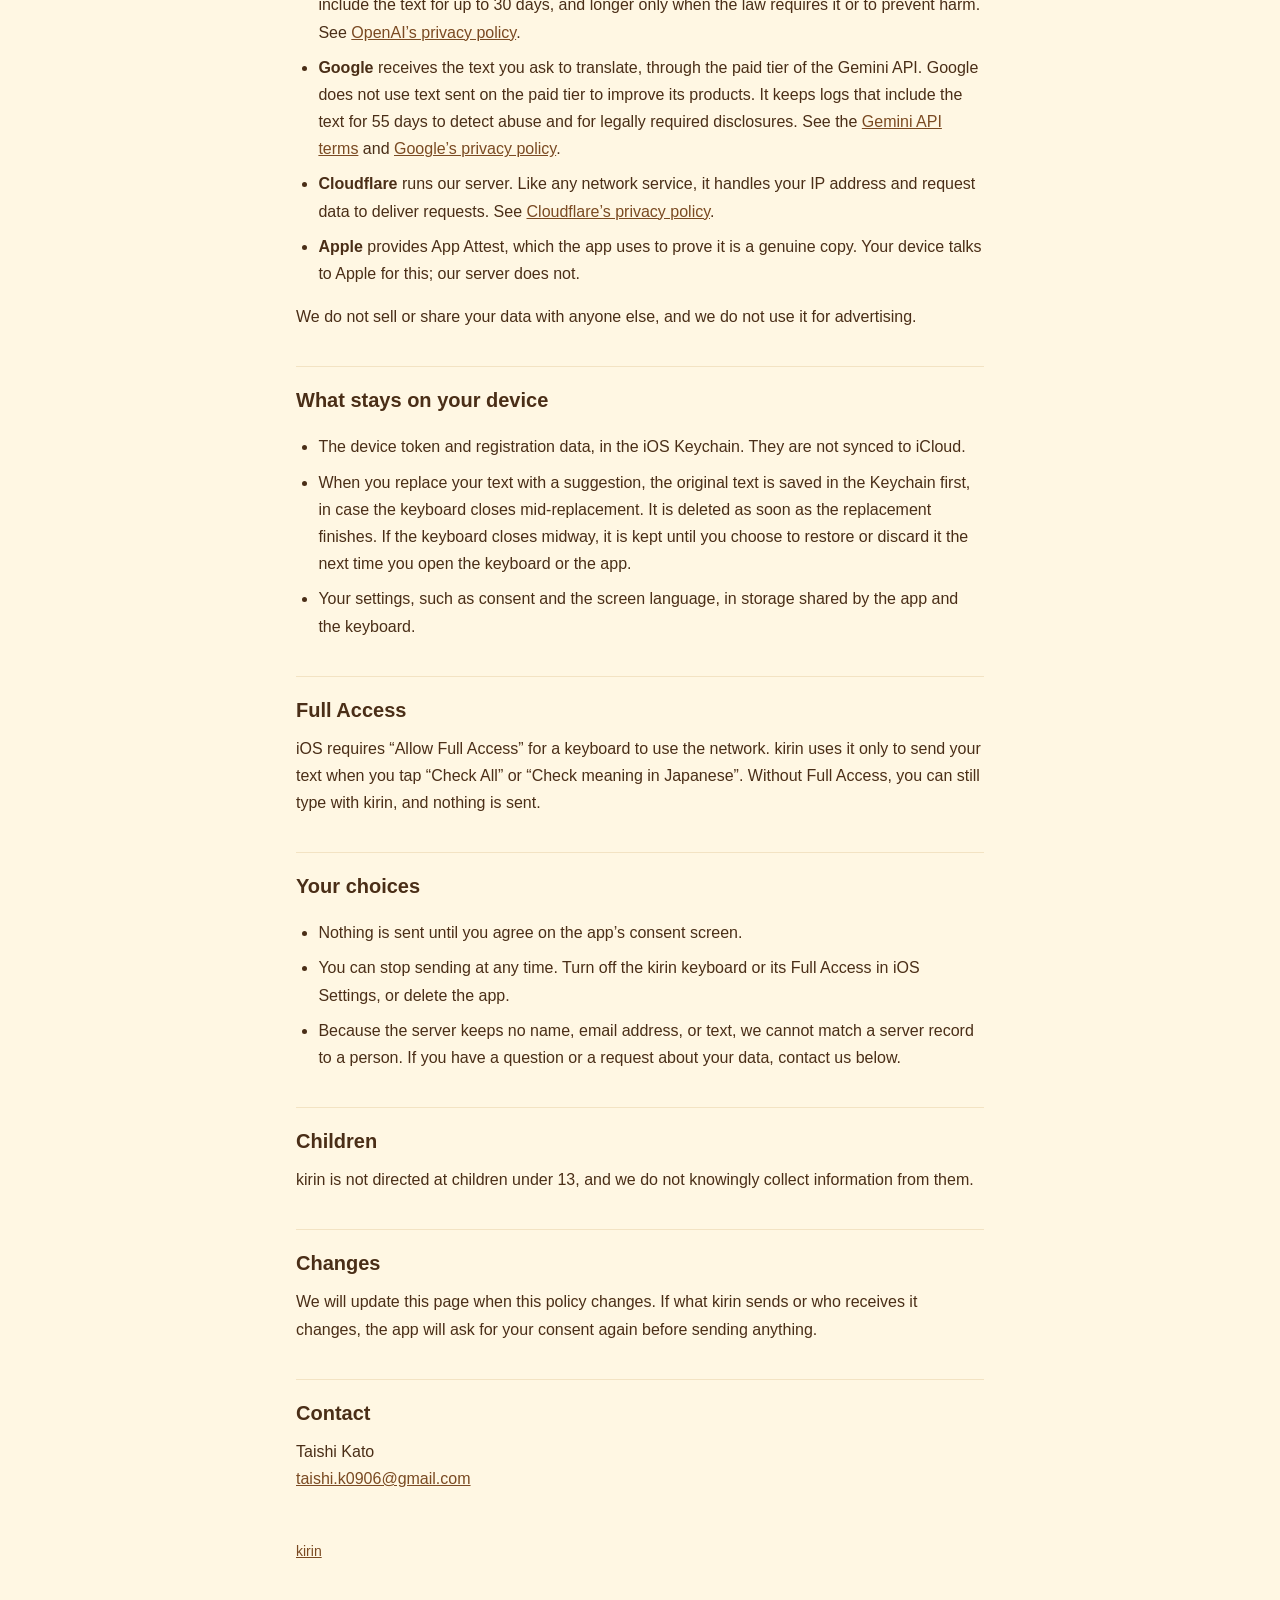
==== commit 3c0705b2: "Set the privacy policy effective date to October 15, 2026 Co-Authored-By: Claude Opus 5.5 <noreply@a" ====
--- a/privacy/index.html
+++ b/privacy/index.html
@@ -10,7 +10,7 @@
 <main>
 <a class="lang" href="../ja/privacy/">日本語</a>
 <h1>kirin Privacy Policy</h1>
-<p class="meta">Effective October 14, 2026</p>
+<p class="meta">Effective October 15, 2026</p>
 
 <p>kirin is an iOS keyboard that checks the English you write. This policy explains what kirin sends, what is kept, and for how long. kirin is made by Taishi Kato, an individual developer (“we”).</p>
 
